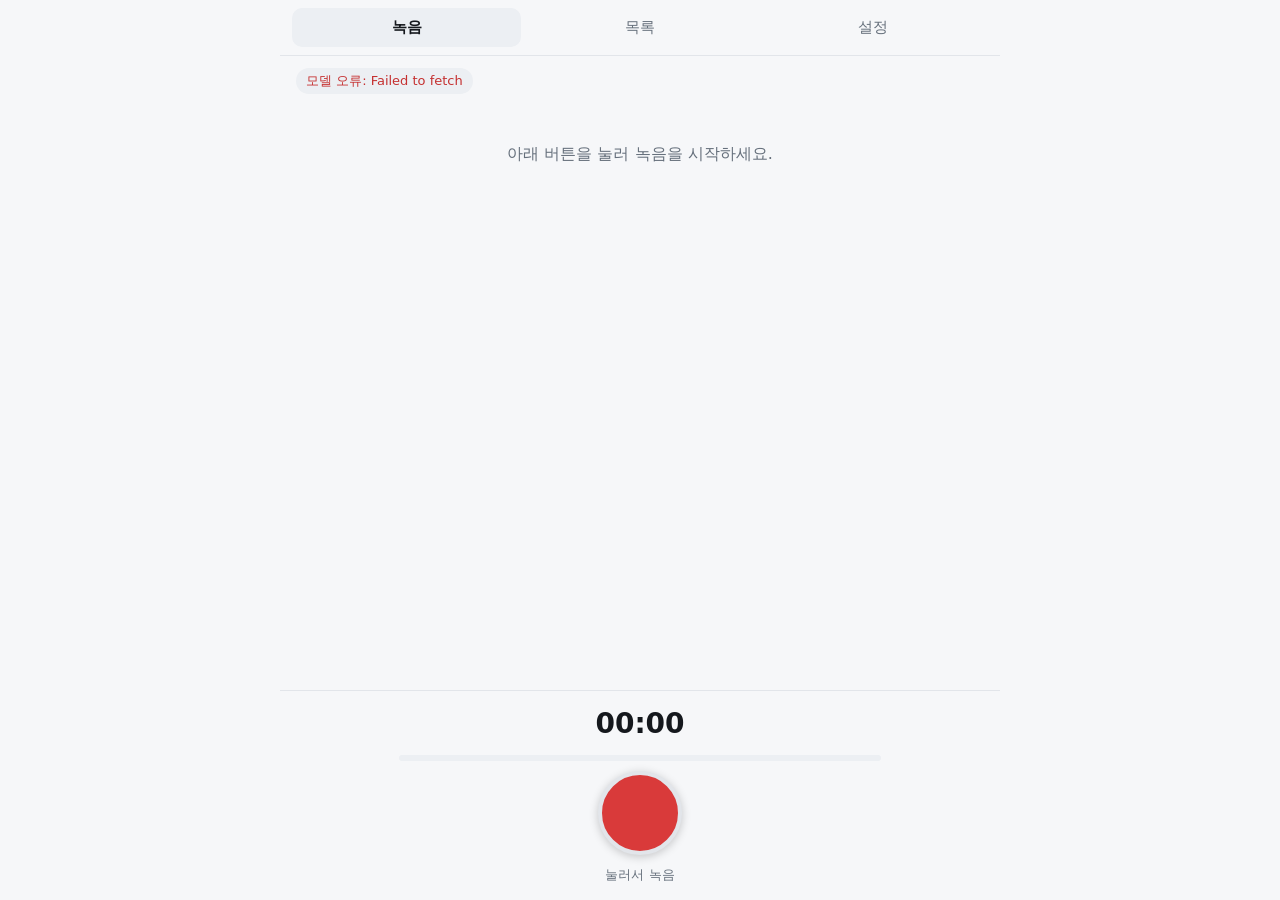
==== index.html @ 24282dc7 "Deploy voice-recorder build (rddtrace-ops 470e4ba) Co-Authored-By: Claude Opus 5.5 <noreply@anthropi" ====
<!doctype html>
<html lang="ko">
  <head>
    <meta charset="utf-8" />
    <meta name="viewport" content="width=device-width, initial-scale=1, viewport-fit=cover" />
    <meta name="theme-color" content="#111418" media="(prefers-color-scheme: dark)" />
    <meta name="theme-color" content="#f6f7f9" media="(prefers-color-scheme: light)" />
    <meta name="robots" content="noindex, nofollow" />
    <link rel="manifest" href="./manifest.webmanifest" />
    <link rel="icon" href="./icons/icon-192.png" />
    <link rel="apple-touch-icon" href="./icons/icon-192.png" />
    <title>녹음 전사</title>
    <script type="module" crossorigin src="./assets/index-D9o3oyE5.js"></script>
    <link rel="stylesheet" crossorigin href="./assets/index-CFttXW0Q.css">
  </head>
  <body>
    <div id="app"></div>
  </body>
</html>
---- assets/index-CFttXW0Q.css ----
:root{--bg:#f6f7f9;--fg:#15181d;--muted:#66707c;--card:#fff;--line:#e2e5ea;--accent:#d93a3a;--accent-fg:#fff;--ok:#1f8a4c;--warn:#b7791f;--err:#c53030;--chip:#eceff3;--lightningcss-light:initial;--lightningcss-dark: ;color-scheme:light dark}@media (prefers-color-scheme:dark){:root{--lightningcss-light: ;--lightningcss-dark:initial;--bg:#111418;--fg:#e8eaed;--muted:#9aa3ad;--card:#1a1e24;--line:#2a3039;--accent:#ef5350;--ok:#4cc382;--warn:#e2b04a;--err:#f07070;--chip:#242a32}}*{box-sizing:border-box}html,body{background:var(--bg);height:100%;color:var(--fg);margin:0;font:16px/1.5 system-ui,-apple-system,Noto Sans KR,sans-serif}#app{flex-direction:column;max-width:720px;height:100dvh;margin:0 auto;display:flex}header{padding:calc(env(safe-area-inset-top) + 8px) 12px 8px;border-bottom:1px solid var(--line);gap:4px;display:flex}header button{color:var(--muted);background:0 0;border:0;border-radius:10px;flex:1;padding:10px 4px;font-size:15px}header button.on{color:var(--fg);background:var(--chip);font-weight:600}main{flex:1;padding:12px 16px;overflow:auto}.chips{flex-wrap:wrap;gap:6px;margin-bottom:8px;display:flex}.chip{background:var(--chip);color:var(--muted);border-radius:999px;padding:3px 10px;font-size:13px}.chip.ok{color:var(--ok)}.chip.warn{color:var(--warn)}.chip.err{color:var(--err)}.transcript{white-space:pre-wrap;word-break:keep-all;overflow-wrap:anywhere}.seg{border-bottom:1px dashed var(--line);padding:6px 0}.seg .ts{color:var(--muted);font-variant-numeric:tabular-nums;margin-right:6px;font-size:13px}.empty{color:var(--muted);text-align:center;padding:40px 0}.recbar{padding:12px 16px calc(env(safe-area-inset-bottom) + 16px);border-top:1px solid var(--line);background:var(--bg);flex-direction:column;align-items:center;gap:10px;display:flex}.timer{font-variant-numeric:tabular-nums;font-size:28px;font-weight:600}.level{background:var(--chip);border-radius:3px;width:70%;height:6px;overflow:hidden}.level>div{background:var(--ok);width:0;height:100%;transition:width 80ms linear}.rec{border:4px solid var(--line);background:var(--accent);border-radius:50%;width:84px;height:84px;box-shadow:0 2px 10px #0003}.rec.on{border-radius:22px}.rec:disabled{opacity:.5}.banner{background:var(--card);border:1px solid var(--line);border-left:4px solid var(--warn);border-radius:10px;margin-bottom:10px;padding:10px 12px;font-size:14px}.banner.err{border-left-color:var(--err)}.card{background:var(--card);border:1px solid var(--line);border-radius:12px;margin-bottom:10px;padding:12px}.card .row{justify-content:space-between;align-items:center;gap:8px;display:flex}.card .preview{color:var(--muted);text-overflow:ellipsis;white-space:nowrap;margin-top:4px;font-size:14px;overflow:hidden}.badge{background:var(--chip);white-space:nowrap;border-radius:999px;padding:2px 8px;font-size:12px}.badge.uploaded{color:var(--ok)}.badge.upload_failed{color:var(--err)}.badge.recording,.badge.finishing{color:var(--warn)}button.btn{background:var(--chip);color:var(--fg);border:1px solid var(--line);border-radius:10px;padding:9px 14px;font-size:15px}button.btn.primary{background:var(--fg);color:var(--bg);border-color:var(--fg)}button.btn.danger{color:var(--err)}.actions{flex-wrap:wrap;gap:8px;margin:10px 0;display:flex}label.f{color:var(--muted);margin:12px 0 4px;font-size:14px;display:block}input,select{border:1px solid var(--line);background:var(--card);width:100%;color:var(--fg);border-radius:10px;padding:10px;font-size:16px}.check{align-items:center;gap:8px;margin:12px 0;display:flex}.check input{width:auto}.msg{white-space:pre-wrap;margin-top:8px;font-size:14px}.msg.ok{color:var(--ok)}.msg.err{color:var(--err)}h2{margin:16px 0 8px;font-size:18px}.small{color:var(--muted);font-size:13px}
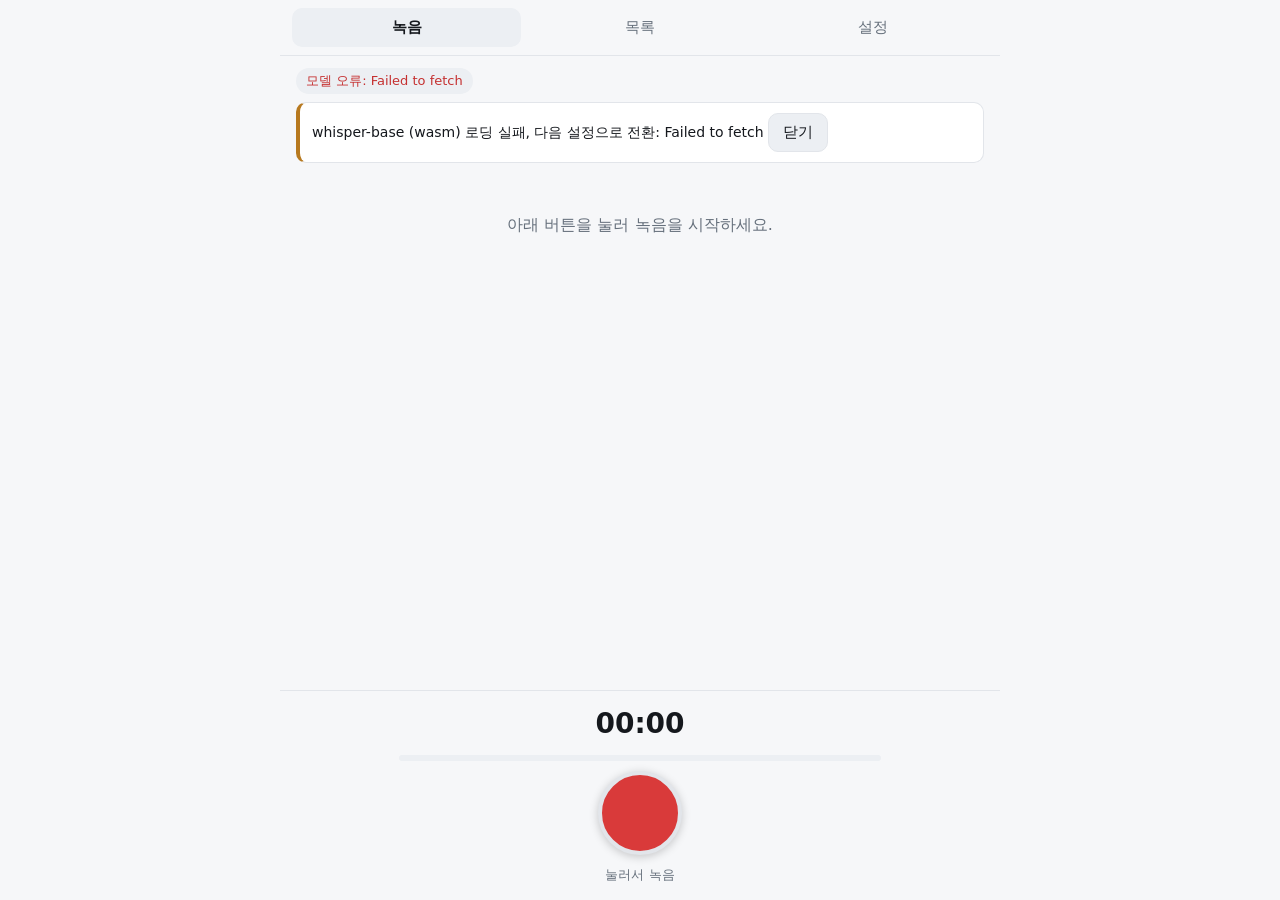
==== commit 1a6c5c02: "Deploy voice-recorder build (rddtrace-ops 795641a)" ====
--- a/index.html
+++ b/index.html
@@ -10,7 +10,7 @@
     <link rel="icon" href="./icons/icon-192.png" />
     <link rel="apple-touch-icon" href="./icons/icon-192.png" />
     <title>녹음 전사</title>
-    <script type="module" crossorigin src="./assets/index-D9o3oyE5.js"></script>
+    <script type="module" crossorigin src="./assets/index-DRKHKb99.js"></script>
     <link rel="stylesheet" crossorigin href="./assets/index-CFttXW0Q.css">
   </head>
   <body>
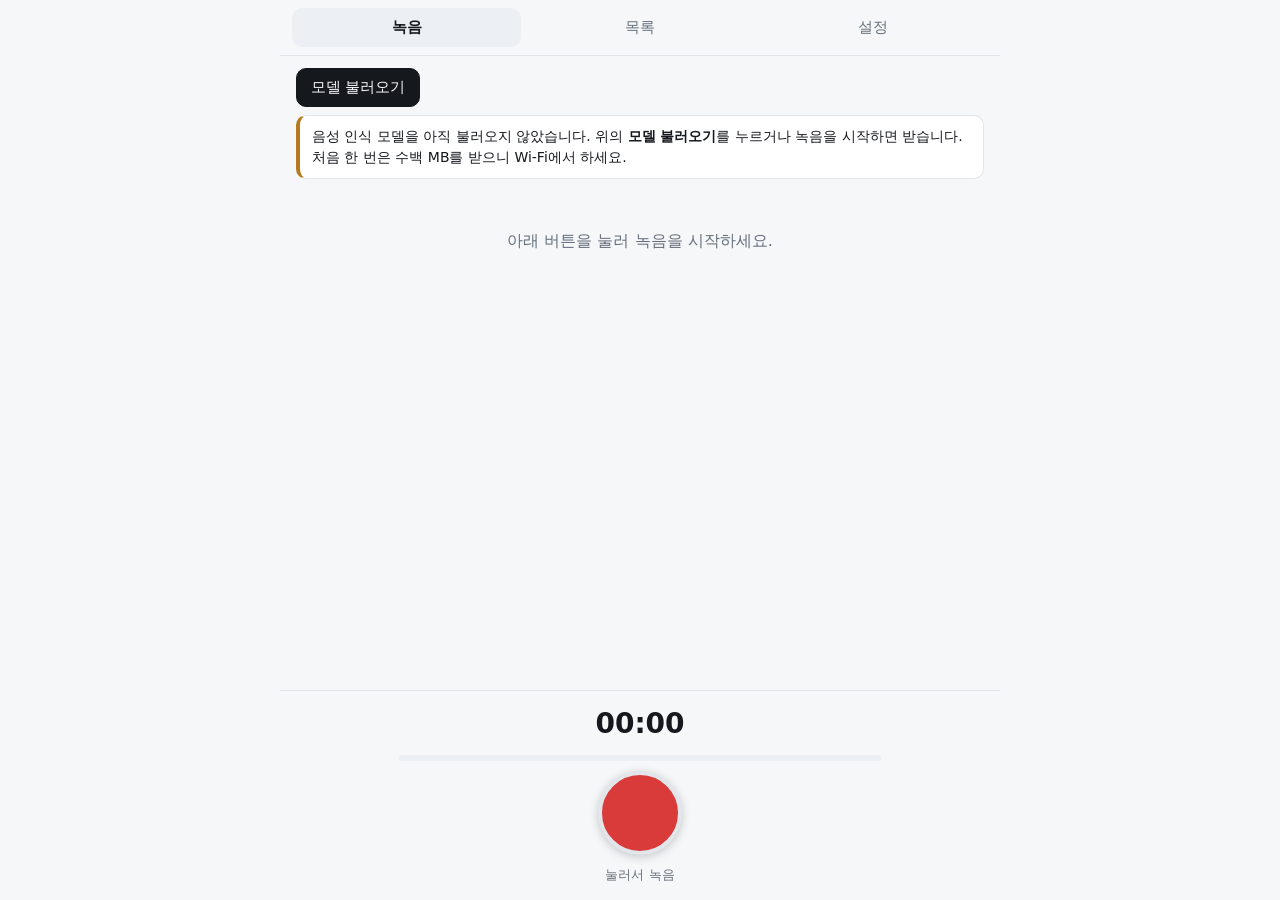
==== commit 3774bc78: "Deploy voice-recorder build (rddtrace-ops 2dcd895)" ====
--- a/index.html
+++ b/index.html
@@ -10,7 +10,7 @@
     <link rel="icon" href="./icons/icon-192.png" />
     <link rel="apple-touch-icon" href="./icons/icon-192.png" />
     <title>녹음 전사</title>
-    <script type="module" crossorigin src="./assets/index-DRKHKb99.js"></script>
+    <script type="module" crossorigin src="./assets/index-JbE8uZRz.js"></script>
     <link rel="stylesheet" crossorigin href="./assets/index-CFttXW0Q.css">
   </head>
   <body>
